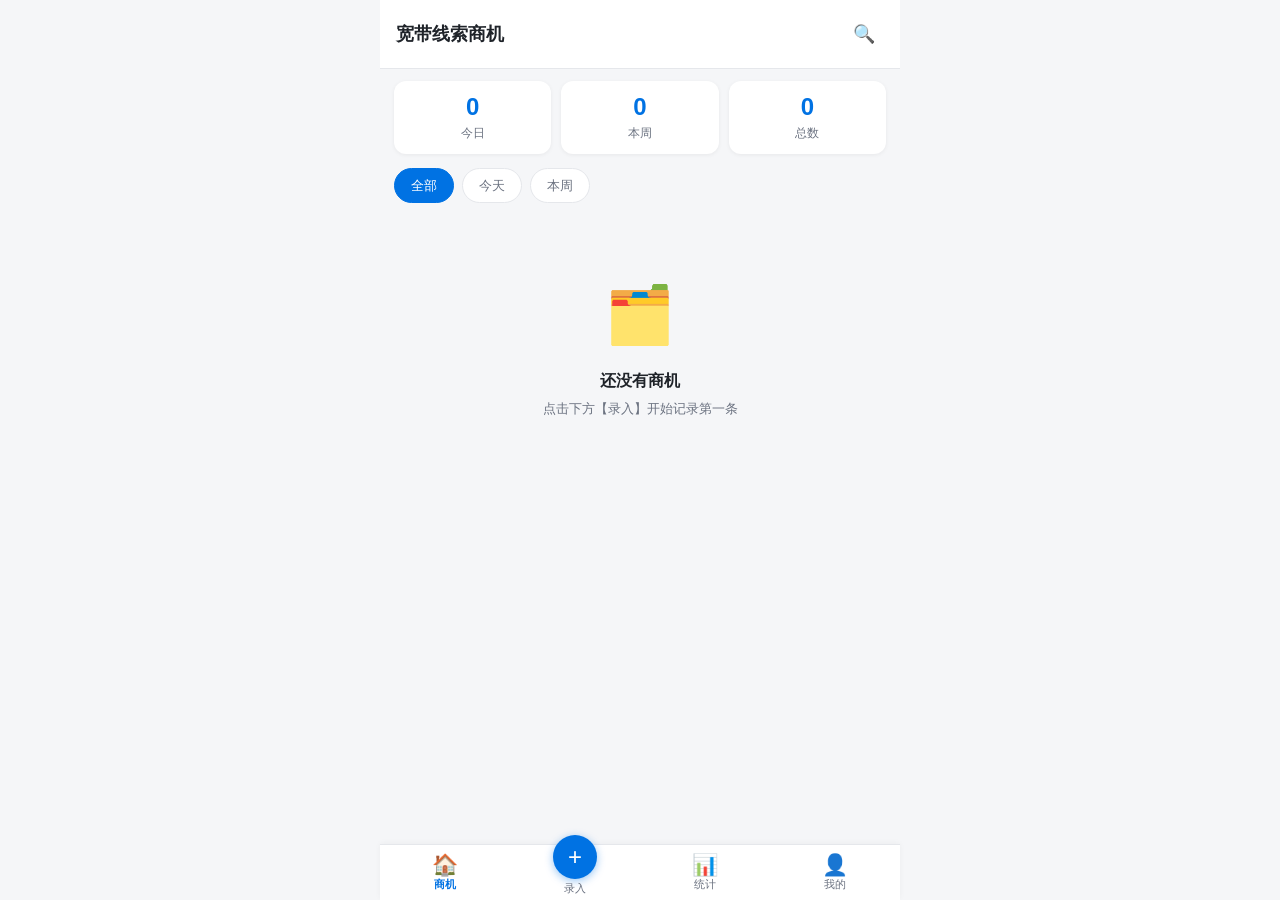
==== index.html @ cd6e7fa6 "Add files via upload" ====
<!DOCTYPE html>
<html lang="zh-CN">
<head>
  <meta charset="UTF-8">
  <!-- viewport-fit=cover 兼容安全区；maximum-scale=1 防缩放（保持输入体验） -->
  <meta name="viewport"
        content="width=device-width, initial-scale=1, maximum-scale=1, user-scalable=no, viewport-fit=cover">
  <meta name="theme-color" content="#0072e3">
  <meta name="description" content="宽带线索商机——一线师傅专用的商机收集与统计工具">
  <title>宽带线索商机</title>
  <link rel="stylesheet" href="css/base.css">
  <link rel="stylesheet" href="css/layout.css">
  <link rel="stylesheet" href="css/pages.css">
</head>
<body>
  <div id="app">
    <div id="banner-container"></div>
    <div id="page-container"></div>
    <nav id="tabbar">
      <button class="tab-item" data-route="home">
        <span class="tab-icon">🏠</span>
        <span>商机</span>
      </button>
      <button class="tab-item" data-route="input">
        <span class="tab-add">+</span>
        <span>录入</span>
      </button>
      <button class="tab-item" data-route="stats">
        <span class="tab-icon">📊</span>
        <span>统计</span>
      </button>
      <button class="tab-item" data-route="mine">
        <span class="tab-icon">👤</span>
        <span>我的</span>
      </button>
    </nav>
  </div>

  <!-- 第三方库（可选本地化；缺失时功能自动降级） -->
  <!-- 若需二维码：放置 qrcode.min.js 到 js/vendor/ 后取消下行注释 -->
  <!-- <script src="js/vendor/qrcode.min.js"></script> -->
  <!-- 若需 SheetJS 原生 xlsx：放置 xlsx.full.min.js 到 js/vendor/ 后取消下行注释（默认用内置 XML/CSV 导出） -->
  <!-- <script src="js/vendor/xlsx.full.min.js"></script> -->

  <!-- 高德配置（独立文件，可替换） -->
  <script src="config/amap-key.js"></script>

  <!-- 核心库 -->
  <script src="js/utils/time.js"></script>
  <script src="js/utils/validate.js"></script>
  <script src="js/utils/ui.js"></script>
  <script src="js/utils/lead-builder.js"></script>
  <script src="js/store.js"></script>
  <script src="js/router.js"></script>
  <script src="js/utils/amap.js"></script>
  <script src="js/utils/export.js"></script>
  <script src="js/pages/home.js"></script>
  <script src="js/pages/detail.js"></script>
  <script src="js/pages/input.js"></script>
  <script src="js/pages/stats.js"></script>
  <script src="js/pages/mine.js"></script>
  <script src="js/pages/share.js"></script>
  <script src="js/pages/guide.js"></script>
  <script src="js/app.js"></script>
</body>
</html>
---- css/base.css ----
/* ============================================
   宽带线索商机 - 基础样式
   ============================================ */

:root {
  /* 品牌色 */
  --cm-color-primary: #0072e3;        /* 移动蓝 */
  --cm-color-primary-dark: #0060c0;
  --cm-color-bg: #f5f6f8;
  --cm-color-card: #ffffff;
  --cm-color-text: #1f2329;
  --cm-color-text-secondary: #6b7280;
  --cm-color-text-placeholder: #9ca3af;
  --cm-color-border: #e5e7eb;
  --cm-color-danger: #e53935;
  --cm-color-success: #2e9e5b;
  --cm-color-warning: #f59e0b;

  /* 徽标色 */
  --cm-badge-gov: #5b8ff9;
  --cm-badge-sme: #5ad8a6;
  --cm-badge-ind: #f6bd16;
  --cm-badge-home: #f08bb4;
  --cm-badge-mobile: #00b3ff;
  --cm-badge-unicom: #ff7d00;
  --cm-badge-telecom: #2f7ad1;
  --cm-badge-broadcast: #8a5cf6;

  /* 布局 */
  --cm-tabbar-height: 56px;
  --cm-radius: 12px;
  --cm-radius-sm: 8px;
  --cm-shadow: 0 1px 4px rgba(0, 0, 0, 0.06);
  --cm-shadow-lg: 0 4px 16px rgba(0, 0, 0, 0.10);
}

* {
  margin: 0;
  padding: 0;
  box-sizing: border-box;
  -webkit-tap-highlight-color: transparent;
}

html, body {
  height: 100%;
}

body {
  font-family: -apple-system, BlinkMacSystemFont, "PingFang SC",
    "HarmonyOS Sans", "Microsoft YaHei", "Segoe UI", sans-serif;
  background: var(--cm-color-bg);
  color: var(--cm-color-text);
  font-size: 15px;
  line-height: 1.5;
  -webkit-font-smoothing: antialiased;
  /* 禁止双击缩放 */
  touch-action: manipulation;
}

button {
  font-family: inherit;
  border: none;
  background: none;
  cursor: pointer;
  font-size: inherit;
  color: inherit;
}

input, select, textarea {
  font-family: inherit;
  font-size: 16px;            /* >=16px 防止 iOS 聚焦缩放 */
  color: var(--cm-color-text);
  border: 1px solid var(--cm-color-border);
  border-radius: var(--cm-radius-sm);
  padding: 10px 12px;
  width: 100%;
  background: #fff;
  outline: none;
}

input:focus, textarea:focus {
  border-color: var(--cm-color-primary);
}

/* ============ 通用组件 ============ */

/* 隐藏滚动条但可滚动 */
.scroll-x {
  overflow-x: auto;
  -webkit-overflow-scrolling: touch;
  scrollbar-width: none;
}
.scroll-x::-webkit-scrollbar { display: none; }

/* 徽标 */
.badge {
  display: inline-flex;
  align-items: center;
  padding: 2px 8px;
  border-radius: 999px;
  font-size: 12px;
  color: #fff;
  white-space: nowrap;
}
.badge-gov { background: var(--cm-badge-gov); }
.badge-sme { background: var(--cm-badge-sme); }
.badge-ind { background: var(--cm-badge-ind); color: #333; }
.badge-home { background: var(--cm-badge-home); }

.badge-mobile { background: var(--cm-badge-mobile); }
.badge-unicom { background: var(--cm-badge-unicom); }
.badge-telecom { background: var(--cm-badge-telecom); }
.badge-broadcast { background: var(--cm-badge-broadcast); }

/* 卡片 */
.card {
  background: var(--cm-color-card);
  border-radius: var(--cm-radius);
  box-shadow: var(--cm-shadow);
}

/* 按钮 */
.btn {
  display: inline-flex;
  align-items: center;
  justify-content: center;
  gap: 6px;
  min-height: 44px;
  padding: 0 18px;
  border-radius: var(--cm-radius-sm);
  background: var(--cm-color-primary);
  color: #fff;
  font-weight: 600;
  transition: opacity .15s;
}
.btn:active { opacity: .8; }
.btn-block { width: 100%; }
.btn-outline {
  background: transparent;
  color: var(--cm-color-primary);
  border: 1.5px solid var(--cm-color-primary);
}
.btn-danger {
  background: transparent;
  color: var(--cm-color-danger);
  border: 1.5px solid var(--cm-color-danger);
}
.btn-sm {
  min-height: 32px;
  padding: 0 12px;
  font-size: 13px;
  border-radius: 6px;
}
.btn[disabled] {
  background: #d1d5db;
  color: #fff;
  cursor: not-allowed;
}
.btn-outline[disabled] {
  background: transparent;
  border-color: #d1d5db;
  color: #d1d5db;
}

/* Toast */
.toast {
  position: fixed;
  top: 20%;
  left: 50%;
  transform: translateX(-50%);
  background: rgba(0, 0, 0, 0.78);
  color: #fff;
  padding: 10px 20px;
  border-radius: 8px;
  font-size: 14px;
  z-index: 3000;
  max-width: 80%;
  text-align: center;
  animation: toastIn .2s ease-out;
}
@keyframes toastIn {
  from { opacity: 0; transform: translate(-50%, -8px); }
  to { opacity: 1; transform: translate(-50%, 0); }
}

/* 确认弹窗（自定义） */
.modal-mask {
  position: fixed;
  inset: 0;
  background: rgba(0, 0, 0, 0.45);
  z-index: 2000;
  display: flex;
  align-items: center;
  justify-content: center;
  padding: 24px;
}
.modal-box {
  background: #fff;
  border-radius: 14px;
  width: 100%;
  max-width: 320px;
  padding: 20px;
  box-shadow: var(--cm-shadow-lg);
}
.modal-title {
  font-size: 16px;
  font-weight: 600;
  margin-bottom: 8px;
  text-align: center;
}
.modal-body {
  font-size: 14px;
  color: var(--cm-color-text-secondary);
  margin-bottom: 18px;
  text-align: center;
}
.modal-actions {
  display: flex;
  gap: 12px;
}
.modal-actions .btn { flex: 1; }

/* 空态 */
.empty {
  text-align: center;
  padding: 60px 24px;
  color: var(--cm-color-text-secondary);
}
.empty-icon { font-size: 56px; margin-bottom: 12px; }
.empty-title { font-size: 16px; font-weight: 600; color: var(--cm-color-text); margin-bottom: 6px; }
.empty-desc { font-size: 13px; }

/* 顶部提醒条 */
.banner {
  background: #fef3c7;
  color: #92400e;
  font-size: 13px;
  padding: 8px 14px;
  text-align: center;
}
.banner-danger {
  background: #fce7e7;
  color: var(--cm-color-danger);
}

/* 隐藏 */
.hidden { display: none !important; }
---- css/layout.css ----
/* ============================================
   宽带线索商机 - 布局与页面容器
   ============================================ */

#app {
  max-width: 520px;            /* 平板上限，手机全宽 */
  margin: 0 auto;
  min-height: 100%;
  position: relative;
  background: var(--cm-color-bg);
}

#page-container {
  min-height: 100vh;
  padding-bottom: calc(var(--cm-tabbar-height) + env(safe-area-inset-bottom, 0px) + 12px);
}

/* ============ 底部 Tab 栏 ============ */
#tabbar {
  position: fixed;
  bottom: 0;
  left: 0;
  right: 0;
  max-width: 520px;
  margin: 0 auto;
  height: calc(var(--cm-tabbar-height) + env(safe-area-inset-bottom, 0px));
  padding-bottom: env(safe-area-inset-bottom, 0px);
  background: #fff;
  border-top: 1px solid var(--cm-color-border);
  display: flex;
  z-index: 1000;
  box-shadow: 0 -1px 6px rgba(0, 0, 0, 0.04);
}

.tab-item {
  flex: 1;
  display: flex;
  flex-direction: column;
  align-items: center;
  justify-content: center;
  gap: 2px;
  color: var(--cm-color-text-secondary);
  font-size: 11px;
  min-height: 44px;
}
.tab-item .tab-icon {
  font-size: 21px;
  line-height: 1;
}
.tab-item.active {
  color: var(--cm-color-primary);
  font-weight: 600;
}
.tab-item:active { opacity: .7; }

/* 录入 tab 加号圆圈样式 */
.tab-add {
  width: 44px;
  height: 44px;
  border-radius: 50%;
  background: var(--cm-color-primary);
  color: #fff !important;
  display: flex;
  align-items: center;
  justify-content: center;
  font-size: 24px;
  box-shadow: 0 2px 8px rgba(0, 114, 227, 0.4);
  margin-top: -14px;
  line-height: 1;
}
.tab-item.active .tab-add {
  transform: rotate(90deg);
  transition: transform .2s;
}

/* ============ 页面通用布局 ============ */
.page {
  padding: 12px 14px 20px;
}

.page-header {
  display: flex;
  align-items: center;
  justify-content: space-between;
  padding: 14px 16px;
  background: #fff;
  border-bottom: 1px solid var(--cm-color-border);
  position: sticky;
  top: 0;
  z-index: 50;
}
.page-header .page-title {
  font-size: 18px;
  font-weight: 700;
}
.page-header .header-actions {
  display: flex;
  align-items: center;
  gap: 14px;
}
.icon-btn {
  min-width: 40px;
  min-height: 40px;
  display: inline-flex;
  align-items: center;
  justify-content: center;
  font-size: 18px;
  color: var(--cm-color-text);
  border-radius: 50%;
}
.icon-btn:active { background: #f0f2f5; }

/* 区块标题 */
.section-title {
  font-size: 15px;
  font-weight: 600;
  margin: 18px 2px 10px;
  display: flex;
  align-items: center;
  gap: 6px;
}
.section-title .required::before { content: "*"; color: var(--cm-color-danger); margin-right: 2px; }

/* 分组卡片 */
.group-card {
  background: #fff;
  border-radius: var(--cm-radius);
  box-shadow: var(--cm-shadow);
  padding: 14px;
  margin-bottom: 12px;
}

/* 搜索框样式 */
.search-bar {
  position: relative;
  flex: 1;
}
.search-bar input {
  padding-left: 36px;
  background: #f0f2f5;
  border-color: transparent;
  border-radius: 999px;
}
.search-bar .search-icon {
  position: absolute;
  left: 12px;
  top: 50%;
  transform: translateY(-50%);
  color: var(--cm-color-text-placeholder);
  font-size: 16px;
}
---- css/pages.css ----
/* ============================================
   宽带线索商机 - 页面专属样式
   ============================================ */

/* ============ 通用：选择卡（单选/多选） ============ */
.opt-grid {
  display: grid;
  grid-template-columns: 1fr 1fr;
  gap: 10px;
}
.opt-card {
  border: 1.5px solid var(--cm-color-border);
  border-radius: var(--cm-radius-sm);
  padding: 12px 10px;
  text-align: center;
  font-weight: 500;
  background: #fff;
  transition: all .15s;
  cursor: pointer;
  user-select: none;
}
.opt-card:active { transform: scale(.97); }
.opt-card .opt-sub {
  display: block;
  font-size: 11px;
  color: var(--cm-color-text-secondary);
  margin-top: 2px;
}
.opt-card.selected {
  border-color: var(--cm-color-primary);
  color: var(--cm-color-primary);
  background: rgba(0, 114, 227, 0.06);
}

/* 多选 checkbox 风格 */
.check-row {
  display: flex;
  flex-wrap: wrap;
  gap: 10px;
}
.check-item {
  display: inline-flex;
  align-items: center;
  gap: 6px;
  padding: 10px 14px;
  border: 1.5px solid var(--cm-color-border);
  border-radius: 999px;
  background: #fff;
  font-size: 14px;
  cursor: pointer;
  user-select: none;
}
.check-item .ck {
  width: 20px;
  height: 20px;
  border-radius: 4px;
  border: 1.5px solid var(--cm-color-border);
  display: inline-flex;
  align-items: center;
  justify-content: center;
  color: #fff;
  font-size: 12px;
  transition: all .15s;
}
.check-item.selected {
  border-color: var(--cm-color-primary);
  color: var(--cm-color-primary);
  background: rgba(0, 114, 227, 0.05);
}
.check-item.selected .ck {
  background: var(--cm-color-primary);
  border-color: var(--cm-color-primary);
}

/* ============ 录入页 ============ */
.loc-card {
  display: flex;
  align-items: center;
  gap: 12px;
}
.loc-icon {
  width: 44px;
  height: 44px;
  border-radius: 50%;
  background: #e8f2ff;
  color: var(--cm-color-primary);
  display: flex;
  align-items: center;
  justify-content: center;
  font-size: 20px;
  flex-shrink: 0;
}
.loc-info { flex: 1; min-width: 0; }
.loc-info .loc-addr {
  font-size: 14px;
  font-weight: 600;
  word-break: break-all;
}
.loc-info .loc-meta {
  font-size: 12px;
  color: var(--cm-color-text-secondary);
  margin-top: 2px;
}
.loc-btn {
  flex-shrink: 0;
}
.loc-btn.located {
  background: var(--cm-color-success);
}

.form-row {
  margin-bottom: 14px;
}
.form-label {
  font-size: 14px;
  font-weight: 600;
  margin-bottom: 6px;
  display: flex;
  align-items: center;
  gap: 4px;
}
.form-label .required::before { content: "*"; color: var(--cm-color-danger); }
.form-row .field-error {
  color: var(--cm-color-danger);
  font-size: 12px;
  margin-top: 4px;
}
.form-row .field-error:empty { display: none; }
.form-row input.input-error {
  border-color: var(--cm-color-danger);
}

.two-col {
  display: grid;
  grid-template-columns: 1fr 1fr;
  gap: 10px;
}

/* 性别/意愿选择 */
.seg {
  display: flex;
  gap: 10px;
  flex-wrap: wrap;
}
.seg .opt-card { flex: 1; min-width: 80px; padding: 10px 8px; }

/* 保存栏 */
.save-bar {
  position: sticky;
  bottom: calc(var(--cm-tabbar-height) + env(safe-area-inset-bottom, 0px));
  background: #fff;
  padding: 10px 14px;
  border-top: 1px solid var(--cm-color-border);
  z-index: 100;
  display: flex;
  align-items: center;
  gap: 12px;
  margin: 18px -14px -20px;
}
.save-bar .btn { flex: 1; }

/* ============ 首页 ============ */
.overview {
  display: grid;
  grid-template-columns: repeat(3, 1fr);
  gap: 10px;
  margin-bottom: 4px;
}
.overview .ov-item {
  background: #fff;
  border-radius: var(--cm-radius);
  box-shadow: var(--cm-shadow);
  padding: 12px 8px;
  text-align: center;
}
.ov-num {
  font-size: 24px;
  font-weight: 700;
  color: var(--cm-color-primary);
  line-height: 1.2;
}
.ov-label {
  font-size: 12px;
  color: var(--cm-color-text-secondary);
  margin-top: 2px;
}

.filter-chips {
  display: flex;
  gap: 8px;
  padding: 10px 0;
}
.filter-chip {
  padding: 7px 16px;
  border-radius: 999px;
  background: #fff;
  border: 1px solid var(--cm-color-border);
  font-size: 13px;
  color: var(--cm-color-text-secondary);
  white-space: nowrap;
}
.filter-chip.active {
  background: var(--cm-color-primary);
  border-color: var(--cm-color-primary);
  color: #fff;
}

.lead-card {
  background: #fff;
  border-radius: var(--cm-radius);
  box-shadow: var(--cm-shadow);
  padding: 12px 14px;
  margin-bottom: 10px;
  cursor: pointer;
}
.lead-card:active { background: #fafbfc; }
.lead-card-head {
  display: flex;
  align-items: center;
  justify-content: space-between;
  gap: 8px;
  margin-bottom: 6px;
}
.lead-name {
  font-size: 16px;
  font-weight: 600;
  overflow: hidden;
  text-overflow: ellipsis;
  white-space: nowrap;
}
.lead-badges { display: flex; gap: 4px; flex-wrap: wrap; align-items: center; }
.lead-meta {
  font-size: 13px;
  color: var(--cm-color-text-secondary);
  display: flex;
  gap: 10px;
  flex-wrap: wrap;
  margin-bottom: 8px;
}
.lead-actions {
  display: flex;
  gap: 10px;
  border-top: 1px solid var(--cm-color-border);
  padding-top: 8px;
}
.lead-actions .btn { flex: 1; }

.muted { color: var(--cm-color-text-placeholder); font-size: 12px; }

/* 顶部页头搜索 */
.header-search {
  display: flex;
  gap: 10px;
  align-items: center;
}

/* 列表加载更多 */
.load-more {
  text-align: center;
  padding: 14px;
  color: var(--cm-color-text-placeholder);
  font-size: 13px;
}

/* ============ 统计页 ============ */
.stat-blocks {
  display: grid;
  grid-template-columns: repeat(4, 1fr);
  gap: 8px;
}
.stat-block {
  background: #fff;
  border-radius: var(--cm-radius-sm);
  box-shadow: var(--cm-shadow);
  padding: 10px 6px;
  text-align: center;
}
.stat-block .sb-num {
  font-size: 20px;
  font-weight: 700;
  color: var(--cm-color-primary);
  line-height: 1.2;
}
.stat-block .sb-label {
  font-size: 11px;
  color: var(--cm-color-text-secondary);
  margin-top: 2px;
}

.range-inputs {
  display: flex;
  align-items: center;
  gap: 8px;
  margin-bottom: 10px;
}
.range-inputs input {
  flex: 1;
  text-align: center;
}
.range-recents { display: flex; gap: 8px; flex-wrap: wrap; margin-bottom: 10px; }
.range-chip {
  padding: 5px 12px;
  border-radius: 999px;
  background: #f0f2f5;
  font-size: 12px;
  cursor: pointer;
  border: 1px solid transparent;
}
.range-chip:active { background: #e5e7eb; }

.result-nums {
  display: grid;
  grid-template-columns: repeat(3, 1fr);
  gap: 8px;
  margin-bottom: 10px;
}
.result-nums .rn {
  background: var(--cm-color-bg);
  border-radius: var(--cm-radius-sm);
  padding: 10px 6px;
  text-align: center;
}
.rn-num { font-size: 18px; font-weight: 700; color: var(--cm-color-primary); }
.rn-label { font-size: 11px; color: var(--cm-color-text-secondary); }

.range-detail { border-top: 1px solid var(--cm-color-border); padding-top: 8px; }
.range-detail-item {
  display: flex;
  justify-content: space-between;
  padding: 7px 2px;
  border-bottom: 1px solid #f2f3f5;
  cursor: pointer;
}
.range-detail-item:active { background: #fafbfc; }

/* 近7天条形图 */
.day-bars {
  display: flex;
  align-items: flex-end;
  gap: 6px;
  height: 90px;
  padding: 4px 0;
}
.day-bar {
  flex: 1;
  display: flex;
  flex-direction: column;
  align-items: center;
  justify-content: flex-end;
  gap: 4px;
}
.day-bar .bar {
  width: 70%;
  max-width: 30px;
  background: var(--cm-color-primary);
  border-radius: 4px 4px 0 0;
  min-height: 3px;
  opacity: .85;
}
.day-bar .bar-label { font-size: 10px; color: var(--cm-color-text-secondary); white-space: nowrap; transform-origin: center; }

.sub-note {
  font-size: 11px;
  color: var(--cm-color-text-placeholder);
  margin-top: 4px;
}

/* ============ 引导页 ============ */
.guide-page {
  min-height: 100vh;
  display: flex;
  flex-direction: column;
  background: linear-gradient(180deg, #e8f2ff 0%, var(--cm-color-bg) 40%);
}
#guideSlides { position: relative; }
.guide-slide {
  position: absolute;
  inset: 0;
  display: none;
  flex-direction: column;
  align-items: center;
  justify-content: center;
  text-align: center;
  padding: 40px 30px;
}
.guide-slide.active { display: flex; }
.guide-icon { font-size: 72px; margin-bottom: 20px; }
.guide-title { font-size: 22px; font-weight: 700; margin-bottom: 12px; }
.guide-desc { font-size: 14px; color: var(--cm-color-text-secondary); line-height: 1.7; max-width: 280px; }
.guide-dots { display: flex; gap: 8px; justify-content: center; padding: 12px 0; }
.guide-dots .dot {
  width: 8px; height: 8px;
  border-radius: 50%;
  background: #d1d5db;
  transition: all .2s;
}
.guide-dots .dot.active { width: 22px; border-radius: 4px; background: var(--cm-color-primary); }
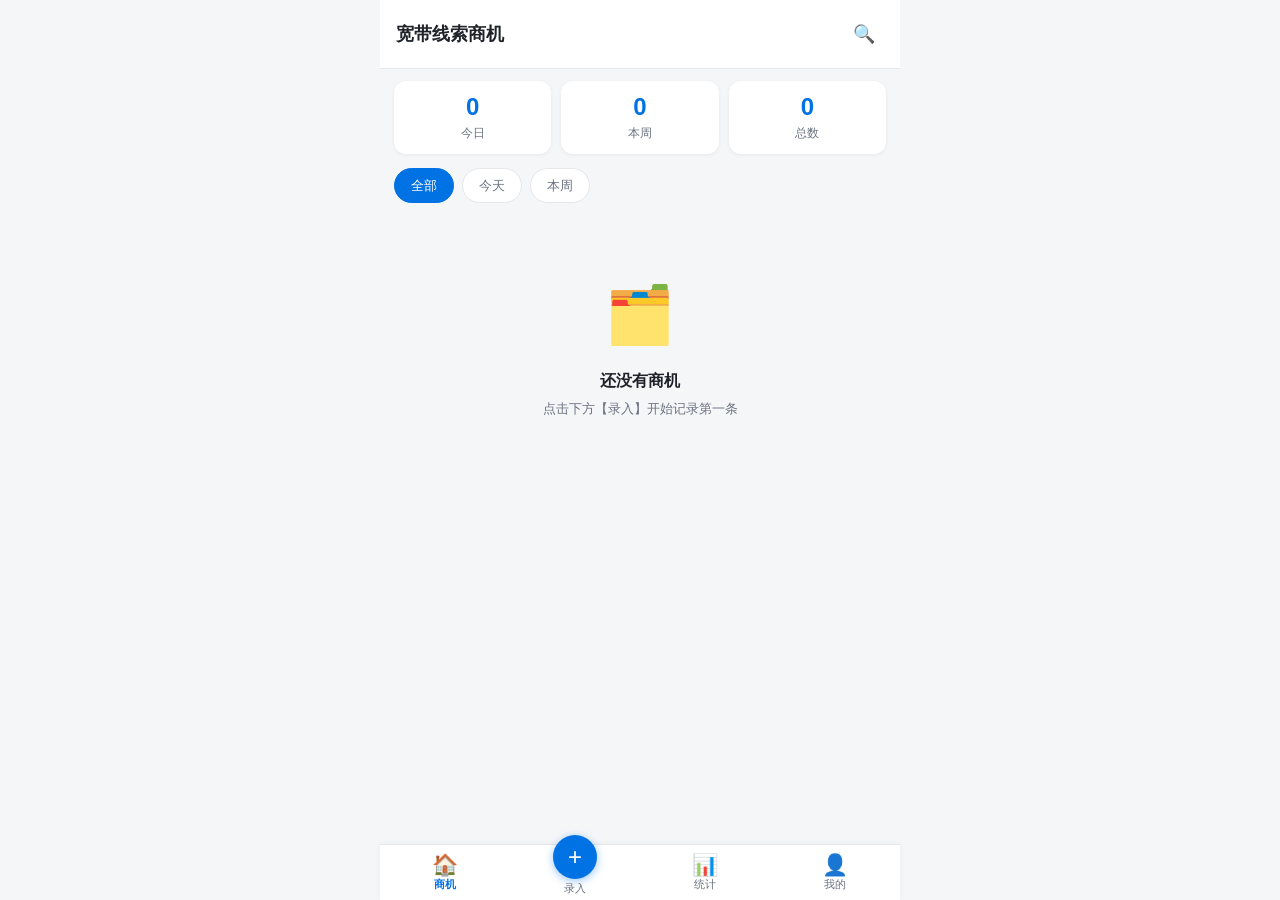
==== commit c97c926e: "Add files via upload" ====
--- a/index.html
+++ b/index.html
@@ -8,6 +8,13 @@
   <meta name="theme-color" content="#0072e3">
   <meta name="description" content="宽带线索商机——一线师傅专用的商机收集与统计工具">
   <title>宽带线索商机</title>
+  <!-- PWA 应用清单与图标 -->
+  <link rel="manifest" href="manifest.json">
+  <link rel="icon" type="image/png" href="assets/icon-192.png">
+  <link rel="apple-touch-icon" href="assets/icon-192.png">
+  <meta name="apple-mobile-web-app-capable" content="yes">
+  <meta name="apple-mobile-web-app-status-bar-style" content="default">
+  <meta name="apple-mobile-web-app-title" content="商机">
   <link rel="stylesheet" href="css/base.css">
   <link rel="stylesheet" href="css/layout.css">
   <link rel="stylesheet" href="css/pages.css">
@@ -36,12 +43,6 @@
     </nav>
   </div>
 
-  <!-- 第三方库（可选本地化；缺失时功能自动降级） -->
-  <!-- 若需二维码：放置 qrcode.min.js 到 js/vendor/ 后取消下行注释 -->
-  <!-- <script src="js/vendor/qrcode.min.js"></script> -->
-  <!-- 若需 SheetJS 原生 xlsx：放置 xlsx.full.min.js 到 js/vendor/ 后取消下行注释（默认用内置 XML/CSV 导出） -->
-  <!-- <script src="js/vendor/xlsx.full.min.js"></script> -->
-
   <!-- 高德配置（独立文件，可替换） -->
   <script src="config/amap-key.js"></script>
 
@@ -62,5 +63,15 @@
   <script src="js/pages/share.js"></script>
   <script src="js/pages/guide.js"></script>
   <script src="js/app.js"></script>
+  <!-- PWA Service Worker 注册（仅 https 或 localhost 生效，静默失败不影响页面） -->
+  <script>
+    if ('serviceWorker' in navigator && location.protocol !== 'file:') {
+      window.addEventListener('load', function () {
+        navigator.serviceWorker.register('./sw.js').catch(function () {
+          /* 忽略：不支持或非 https 环境不影响使用 */
+        });
+      });
+    }
+  </script>
 </body>
 </html>
